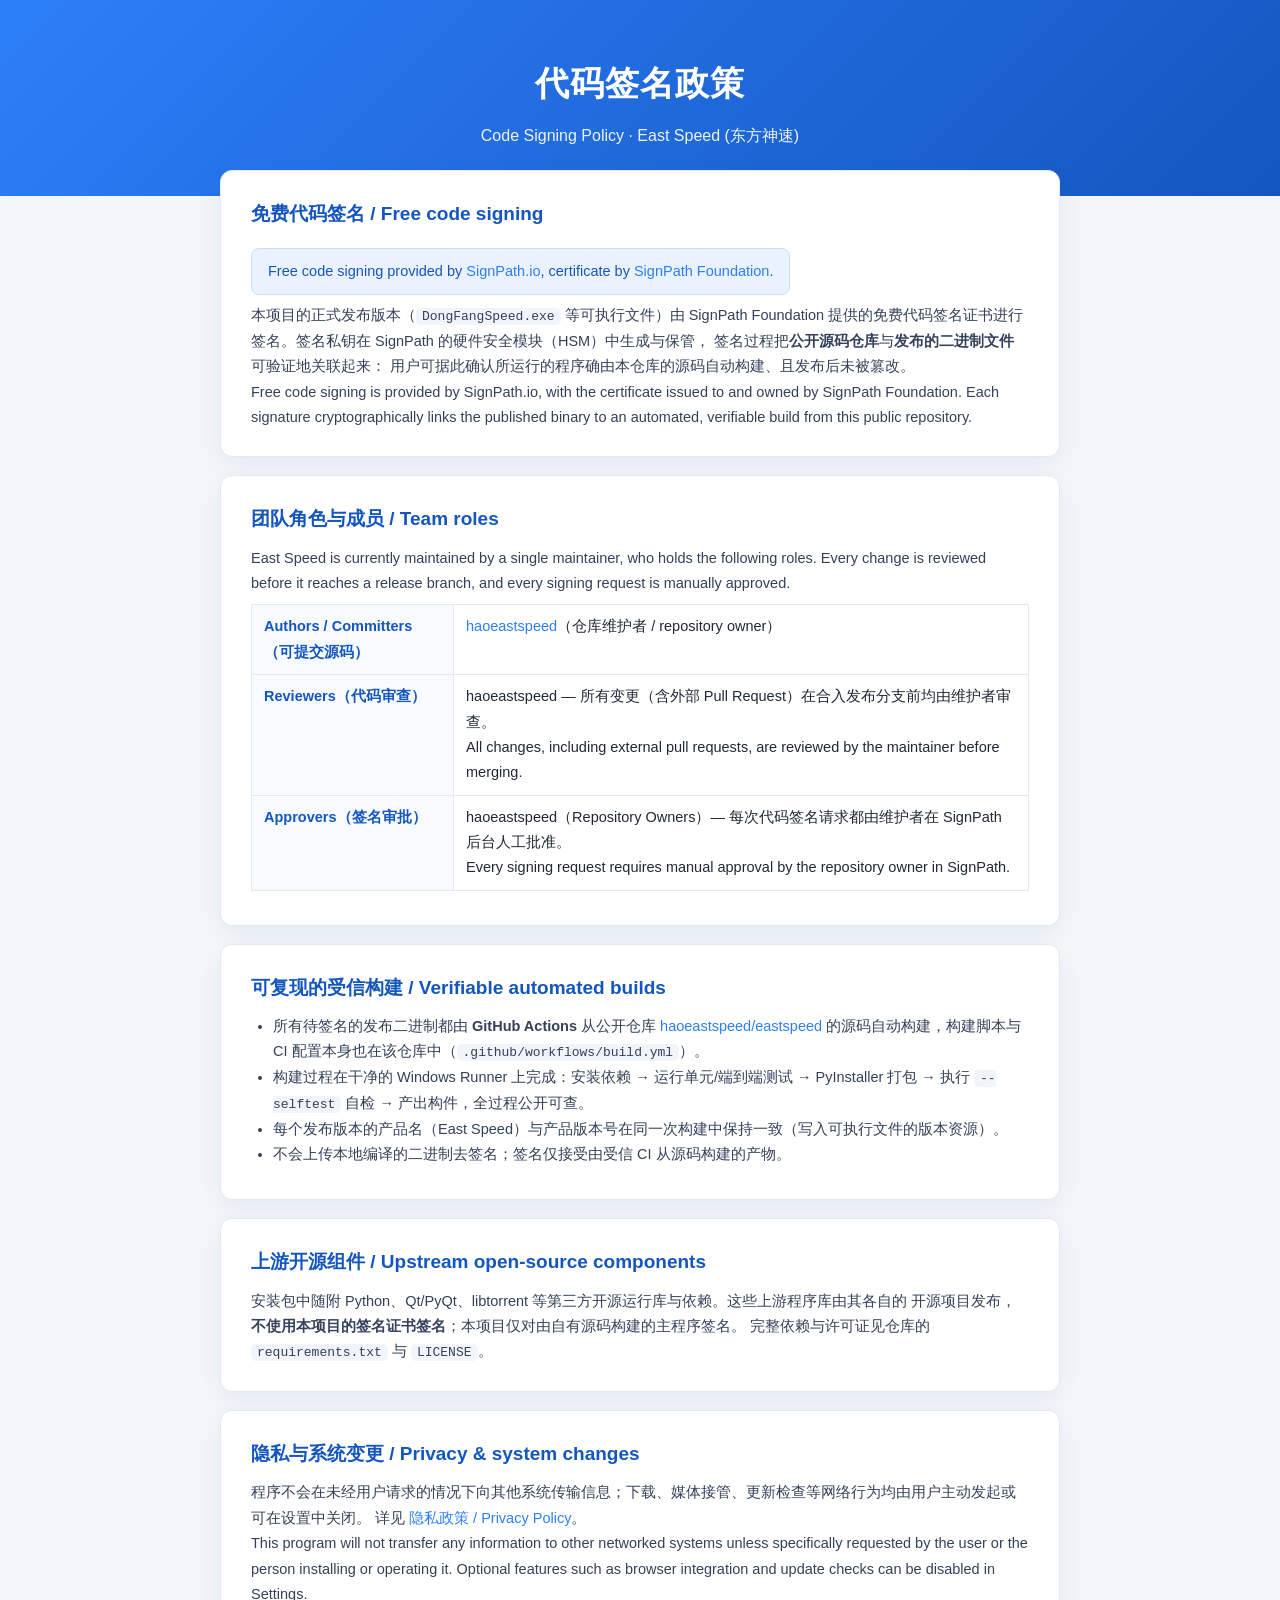
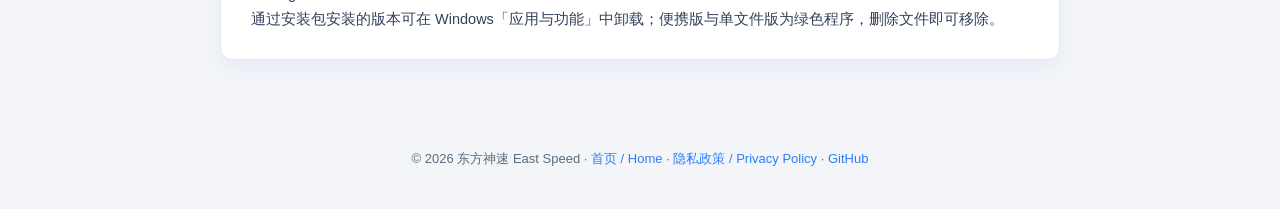
==== code-signing-policy.html @ d8dc0dd0 "docs(site): add Code Signing Policy page required by SignPath Foundation (roles, privacy, verifiable" ====
<!DOCTYPE html>
<html lang="zh-CN">
<head>
<meta charset="UTF-8" />
<meta name="viewport" content="width=device-width, initial-scale=1.0" />
<title>代码签名政策 · Code Signing Policy — East Speed 东方神速</title>
<style>
  :root{--primary:#2D7FF9;--dark:#1456C0;--ink:#1F2937;--muted:#5B6B7F;--line:#E4E9F0;}
  *{box-sizing:border-box;margin:0;padding:0;}
  body{font-family:"Microsoft YaHei","PingFang SC",Segoe UI,Arial,sans-serif;color:var(--ink);background:#F3F5F8;line-height:1.75;}
  .hero{background:linear-gradient(135deg,var(--primary),var(--dark));color:#fff;padding:54px 20px 46px;text-align:center;}
  .hero h1{font-size:34px;margin-bottom:8px;letter-spacing:1px;}
  .hero .en{opacity:.92;font-size:16px;}
  .wrap{max-width:880px;margin:-26px auto 0;padding:0 20px 60px;}
  .card{background:#fff;border:1px solid var(--line);border-radius:12px;padding:26px 30px;box-shadow:0 8px 24px rgba(20,86,192,.06);margin-bottom:18px;}
  h2{color:var(--dark);font-size:19px;margin:22px 0 10px;}
  h2:first-child{margin-top:0;}
  p,li{font-size:14.5px;color:#33415a;}
  ul{margin:6px 0 6px 22px;}
  .badge{display:inline-block;background:#EAF2FF;color:var(--dark);border:1px solid #C9DEFF;border-radius:8px;padding:10px 16px;font-size:14.5px;margin:8px 0;}
  code{background:#F1F4F9;border-radius:5px;padding:1px 6px;font-size:13px;}
  a{color:var(--primary);text-decoration:none;}
  table{border-collapse:collapse;width:100%;margin:8px 0;font-size:14.5px;}
  th,td{border:1px solid var(--line);padding:9px 12px;text-align:left;vertical-align:top;}
  th{background:#F7FAFF;width:26%;color:var(--dark);}
  footer{text-align:center;color:var(--muted);font-size:13px;padding:10px 16px 40px;}
</style>
</head>
<body>
  <header class="hero">
    <h1>代码签名政策</h1>
    <div class="en">Code Signing Policy · East Speed (东方神速)</div>
  </header>

  <div class="wrap">
    <div class="card">
      <h2>免费代码签名 / Free code signing</h2>
      <div class="badge">Free code signing provided by <a href="https://signpath.io/" target="_blank" rel="noopener">SignPath.io</a>, certificate by <a href="https://signpath.org/" target="_blank" rel="noopener">SignPath Foundation</a>.</div>
      <p>本项目的正式发布版本（<code>DongFangSpeed.exe</code> 等可执行文件）由 SignPath Foundation
      提供的免费代码签名证书进行签名。签名私钥在 SignPath 的硬件安全模块（HSM）中生成与保管，
      签名过程把<strong>公开源码仓库</strong>与<strong>发布的二进制文件</strong>可验证地关联起来：
      用户可据此确认所运行的程序确由本仓库的源码自动构建、且发布后未被篡改。</p>
      <p>Free code signing is provided by SignPath.io, with the certificate issued to and owned by
      SignPath Foundation. Each signature cryptographically links the published binary to an
      automated, verifiable build from this public repository.</p>
    </div>

    <div class="card">
      <h2>团队角色与成员 / Team roles</h2>
      <p>East Speed is currently maintained by a single maintainer, who holds the following roles.
      Every change is reviewed before it reaches a release branch, and every signing request is
      manually approved.</p>
      <table>
        <tr><th>Authors / Committers（可提交源码）</th><td><a href="https://github.com/haoeastspeed" target="_blank" rel="noopener">haoeastspeed</a>（仓库维护者 / repository owner）</td></tr>
        <tr><th>Reviewers（代码审查）</th><td>haoeastspeed — 所有变更（含外部 Pull Request）在合入发布分支前均由维护者审查。<br/>All changes, including external pull requests, are reviewed by the maintainer before merging.</td></tr>
        <tr><th>Approvers（签名审批）</th><td>haoeastspeed（Repository Owners）— 每次代码签名请求都由维护者在 SignPath 后台人工批准。<br/>Every signing request requires manual approval by the repository owner in SignPath.</td></tr>
      </table>
    </div>

    <div class="card">
      <h2>可复现的受信构建 / Verifiable automated builds</h2>
      <ul>
        <li>所有待签名的发布二进制都由 <strong>GitHub Actions</strong> 从公开仓库
          <a href="https://github.com/haoeastspeed/eastspeed" target="_blank" rel="noopener">haoeastspeed/eastspeed</a>
          的源码自动构建，构建脚本与 CI 配置本身也在该仓库中（<code>.github/workflows/build.yml</code>）。</li>
        <li>构建过程在干净的 Windows Runner 上完成：安装依赖 → 运行单元/端到端测试 → PyInstaller 打包
          → 执行 <code>--selftest</code> 自检 → 产出构件，全过程公开可查。</li>
        <li>每个发布版本的产品名（East Speed）与产品版本号在同一次构建中保持一致（写入可执行文件的版本资源）。</li>
        <li>不会上传本地编译的二进制去签名；签名仅接受由受信 CI 从源码构建的产物。</li>
      </ul>
    </div>

    <div class="card">
      <h2>上游开源组件 / Upstream open-source components</h2>
      <p>安装包中随附 Python、Qt/PyQt、libtorrent 等第三方开源运行库与依赖。这些上游程序库由其各自的
      开源项目发布，<strong>不使用本项目的签名证书签名</strong>；本项目仅对由自有源码构建的主程序签名。
      完整依赖与许可证见仓库的 <code>requirements.txt</code> 与 <code>LICENSE</code>。</p>
    </div>

    <div class="card">
      <h2>隐私与系统变更 / Privacy &amp; system changes</h2>
      <p>程序不会在未经用户请求的情况下向其他系统传输信息；下载、媒体接管、更新检查等网络行为均由用户主动发起或可在设置中关闭。
      详见 <a href="privacy-policy.html">隐私政策 / Privacy Policy</a>。</p>
      <p>This program will not transfer any information to other networked systems unless specifically
      requested by the user or the person installing or operating it. Optional features such as
      browser integration and update checks can be disabled in Settings.</p>
      <p>通过安装包安装的版本可在 Windows「应用与功能」中卸载；便携版与单文件版为绿色程序，删除文件即可移除。</p>
    </div>
  </div>

  <footer>
    © 2026 东方神速 East Speed ·
    <a href="index.html">首页 / Home</a> ·
    <a href="privacy-policy.html">隐私政策 / Privacy Policy</a> ·
    <a href="https://github.com/haoeastspeed/eastspeed" target="_blank" rel="noopener">GitHub</a>
  </footer>
</body>
</html>
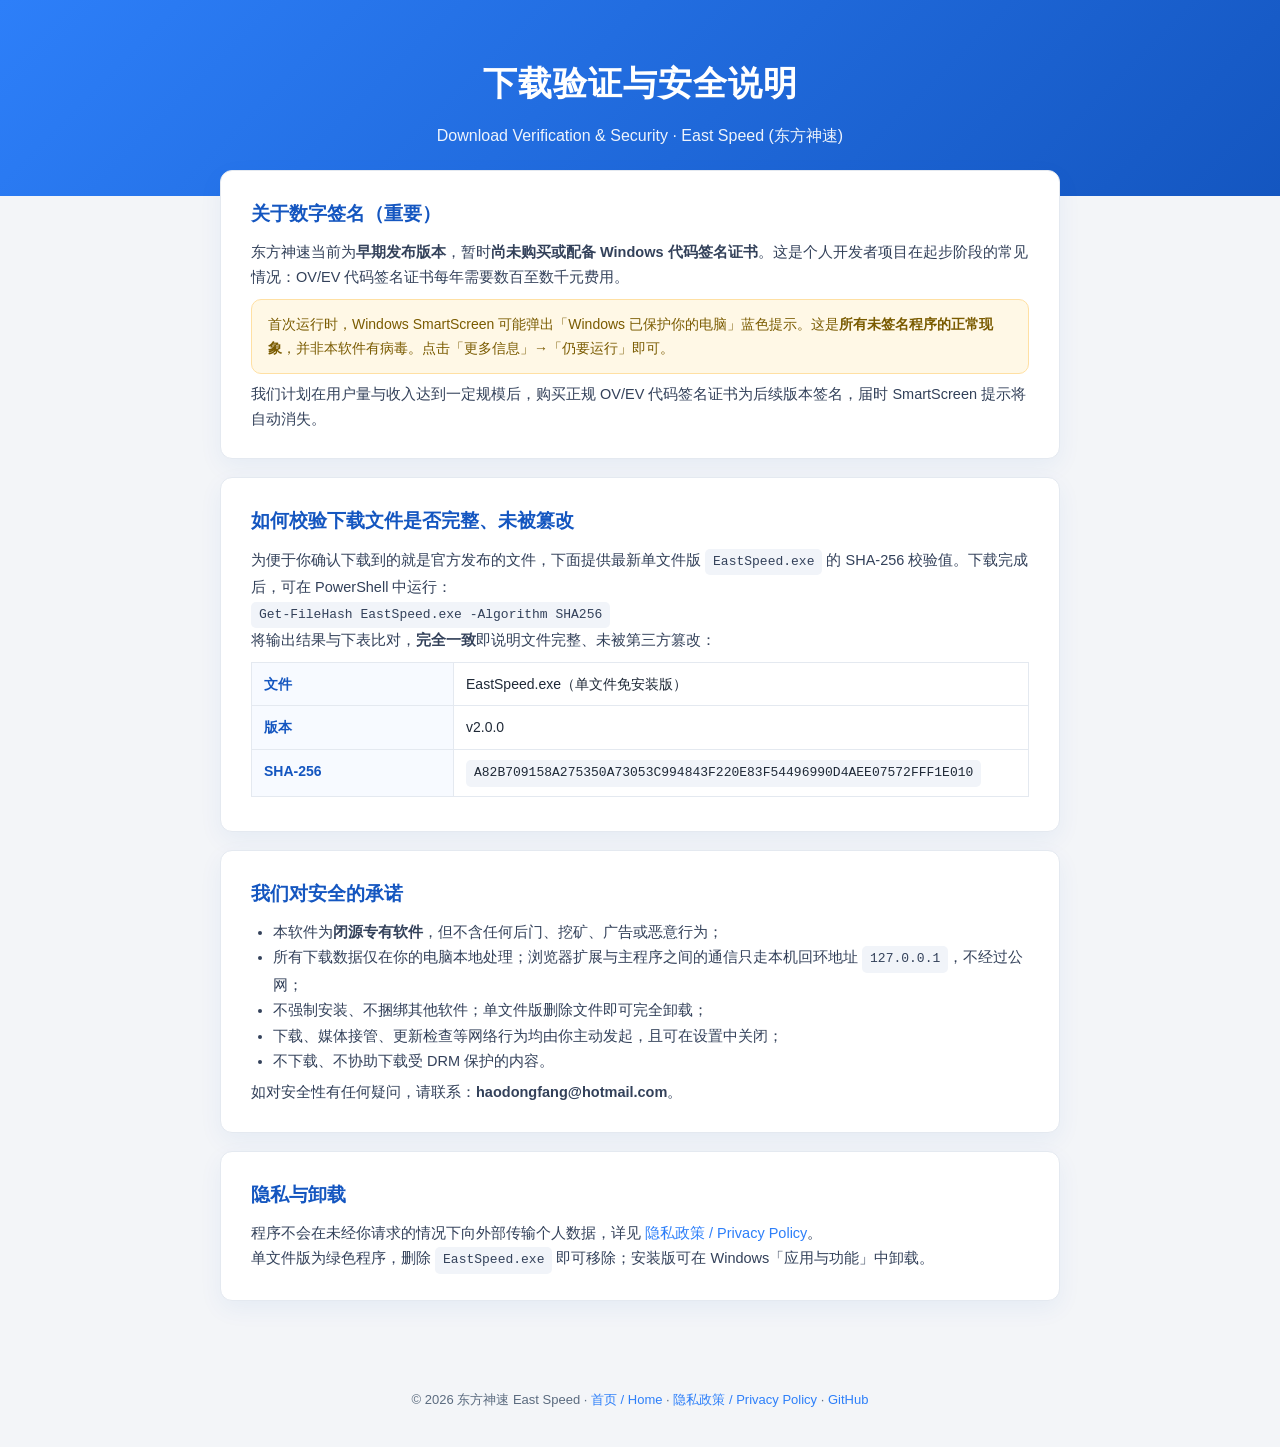
==== commit 8407288c: "site: public download button, honest code-signing/verification page" ====
--- a/code-signing-policy.html
+++ b/code-signing-policy.html
@@ -3,7 +3,7 @@
 <head>
 <meta charset="UTF-8" />
 <meta name="viewport" content="width=device-width, initial-scale=1.0" />
-<title>代码签名政策 · Code Signing Policy — East Speed 东方神速</title>
+<title>下载验证与安全说明 · Download Verification & Security — East Speed 东方神速</title>
 <style>
   :root{--primary:#2D7FF9;--dark:#1456C0;--ink:#1F2937;--muted:#5B6B7F;--line:#E4E9F0;}
   *{box-sizing:border-box;margin:0;padding:0;}
@@ -17,10 +17,10 @@
   h2:first-child{margin-top:0;}
   p,li{font-size:14.5px;color:#33415a;}
   ul{margin:6px 0 6px 22px;}
-  .badge{display:inline-block;background:#EAF2FF;color:var(--dark);border:1px solid #C9DEFF;border-radius:8px;padding:10px 16px;font-size:14.5px;margin:8px 0;}
-  code{background:#F1F4F9;border-radius:5px;padding:1px 6px;font-size:13px;}
+  .note{background:#FFF8E6;border:1px solid #FFE0A3;border-radius:10px;padding:12px 16px;font-size:14px;color:#7A5B00;margin:8px 0;}
+  code{background:#F1F4F9;border-radius:5px;padding:2px 8px;font-size:13px;word-break:break-all;display:inline-block;}
   a{color:var(--primary);text-decoration:none;}
-  table{border-collapse:collapse;width:100%;margin:8px 0;font-size:14.5px;}
+  table{border-collapse:collapse;width:100%;margin:8px 0;font-size:14px;}
   th,td{border:1px solid var(--line);padding:9px 12px;text-align:left;vertical-align:top;}
   th{background:#F7FAFF;width:26%;color:var(--dark);}
   footer{text-align:center;color:var(--muted);font-size:13px;padding:10px 16px 40px;}
@@ -28,63 +28,46 @@
 </head>
 <body>
   <header class="hero">
-    <h1>代码签名政策</h1>
-    <div class="en">Code Signing Policy · East Speed (东方神速)</div>
+    <h1>下载验证与安全说明</h1>
+    <div class="en">Download Verification &amp; Security · East Speed (东方神速)</div>
   </header>
 
   <div class="wrap">
     <div class="card">
-      <h2>免费代码签名 / Free code signing</h2>
-      <div class="badge">Free code signing provided by <a href="https://signpath.io/" target="_blank" rel="noopener">SignPath.io</a>, certificate by <a href="https://signpath.org/" target="_blank" rel="noopener">SignPath Foundation</a>.</div>
-      <p>本项目的正式发布版本（<code>DongFangSpeed.exe</code> 等可执行文件）由 SignPath Foundation
-      提供的免费代码签名证书进行签名。签名私钥在 SignPath 的硬件安全模块（HSM）中生成与保管，
-      签名过程把<strong>公开源码仓库</strong>与<strong>发布的二进制文件</strong>可验证地关联起来：
-      用户可据此确认所运行的程序确由本仓库的源码自动构建、且发布后未被篡改。</p>
-      <p>Free code signing is provided by SignPath.io, with the certificate issued to and owned by
-      SignPath Foundation. Each signature cryptographically links the published binary to an
-      automated, verifiable build from this public repository.</p>
+      <h2>关于数字签名（重要）</h2>
+      <p>东方神速当前为<strong>早期发布版本</strong>，暂时<strong>尚未购买或配备 Windows 代码签名证书</strong>。这是个人开发者项目在起步阶段的常见情况：OV/EV 代码签名证书每年需要数百至数千元费用。</p>
+      <div class="note">首次运行时，Windows SmartScreen 可能弹出「Windows 已保护你的电脑」蓝色提示。这是<strong>所有未签名程序的正常现象</strong>，并非本软件有病毒。点击「更多信息」→「仍要运行」即可。</div>
+      <p>我们计划在用户量与收入达到一定规模后，购买正规 OV/EV 代码签名证书为后续版本签名，届时 SmartScreen 提示将自动消失。</p>
     </div>
 
     <div class="card">
-      <h2>团队角色与成员 / Team roles</h2>
-      <p>East Speed is currently maintained by a single maintainer, who holds the following roles.
-      Every change is reviewed before it reaches a release branch, and every signing request is
-      manually approved.</p>
+      <h2>如何校验下载文件是否完整、未被篡改</h2>
+      <p>为便于你确认下载到的就是官方发布的文件，下面提供最新单文件版 <code>EastSpeed.exe</code> 的 SHA-256 校验值。下载完成后，可在 PowerShell 中运行：</p>
+      <p><code>Get-FileHash EastSpeed.exe -Algorithm SHA256</code></p>
+      <p>将输出结果与下表比对，<strong>完全一致</strong>即说明文件完整、未被第三方篡改：</p>
       <table>
-        <tr><th>Authors / Committers（可提交源码）</th><td><a href="https://github.com/haoeastspeed" target="_blank" rel="noopener">haoeastspeed</a>（仓库维护者 / repository owner）</td></tr>
-        <tr><th>Reviewers（代码审查）</th><td>haoeastspeed — 所有变更（含外部 Pull Request）在合入发布分支前均由维护者审查。<br/>All changes, including external pull requests, are reviewed by the maintainer before merging.</td></tr>
-        <tr><th>Approvers（签名审批）</th><td>haoeastspeed（Repository Owners）— 每次代码签名请求都由维护者在 SignPath 后台人工批准。<br/>Every signing request requires manual approval by the repository owner in SignPath.</td></tr>
+        <tr><th>文件</th><td>EastSpeed.exe（单文件免安装版）</td></tr>
+        <tr><th>版本</th><td>v2.0.0</td></tr>
+        <tr><th>SHA-256</th><td><code>A82B709158A275350A73053C994843F220E83F54496990D4AEE07572FFF1E010</code></td></tr>
       </table>
     </div>
 
     <div class="card">
-      <h2>可复现的受信构建 / Verifiable automated builds</h2>
+      <h2>我们对安全的承诺</h2>
       <ul>
-        <li>所有待签名的发布二进制都由 <strong>GitHub Actions</strong> 从公开仓库
-          <a href="https://github.com/haoeastspeed/eastspeed" target="_blank" rel="noopener">haoeastspeed/eastspeed</a>
-          的源码自动构建，构建脚本与 CI 配置本身也在该仓库中（<code>.github/workflows/build.yml</code>）。</li>
-        <li>构建过程在干净的 Windows Runner 上完成：安装依赖 → 运行单元/端到端测试 → PyInstaller 打包
-          → 执行 <code>--selftest</code> 自检 → 产出构件，全过程公开可查。</li>
-        <li>每个发布版本的产品名（East Speed）与产品版本号在同一次构建中保持一致（写入可执行文件的版本资源）。</li>
-        <li>不会上传本地编译的二进制去签名；签名仅接受由受信 CI 从源码构建的产物。</li>
+        <li>本软件为<strong>闭源专有软件</strong>，但不含任何后门、挖矿、广告或恶意行为；</li>
+        <li>所有下载数据仅在你的电脑本地处理；浏览器扩展与主程序之间的通信只走本机回环地址 <code>127.0.0.1</code>，不经过公网；</li>
+        <li>不强制安装、不捆绑其他软件；单文件版删除文件即可完全卸载；</li>
+        <li>下载、媒体接管、更新检查等网络行为均由你主动发起，且可在设置中关闭；</li>
+        <li>不下载、不协助下载受 DRM 保护的内容。</li>
       </ul>
+      <p>如对安全性有任何疑问，请联系：<strong>haodongfang@hotmail.com</strong>。</p>
     </div>
 
     <div class="card">
-      <h2>上游开源组件 / Upstream open-source components</h2>
-      <p>安装包中随附 Python、Qt/PyQt、libtorrent 等第三方开源运行库与依赖。这些上游程序库由其各自的
-      开源项目发布，<strong>不使用本项目的签名证书签名</strong>；本项目仅对由自有源码构建的主程序签名。
-      完整依赖与许可证见仓库的 <code>requirements.txt</code> 与 <code>LICENSE</code>。</p>
-    </div>
-
-    <div class="card">
-      <h2>隐私与系统变更 / Privacy &amp; system changes</h2>
-      <p>程序不会在未经用户请求的情况下向其他系统传输信息；下载、媒体接管、更新检查等网络行为均由用户主动发起或可在设置中关闭。
-      详见 <a href="privacy-policy.html">隐私政策 / Privacy Policy</a>。</p>
-      <p>This program will not transfer any information to other networked systems unless specifically
-      requested by the user or the person installing or operating it. Optional features such as
-      browser integration and update checks can be disabled in Settings.</p>
-      <p>通过安装包安装的版本可在 Windows「应用与功能」中卸载；便携版与单文件版为绿色程序，删除文件即可移除。</p>
+      <h2>隐私与卸载</h2>
+      <p>程序不会在未经你请求的情况下向外部传输个人数据，详见 <a href="privacy-policy.html">隐私政策 / Privacy Policy</a>。</p>
+      <p>单文件版为绿色程序，删除 <code>EastSpeed.exe</code> 即可移除；安装版可在 Windows「应用与功能」中卸载。</p>
     </div>
   </div>
 
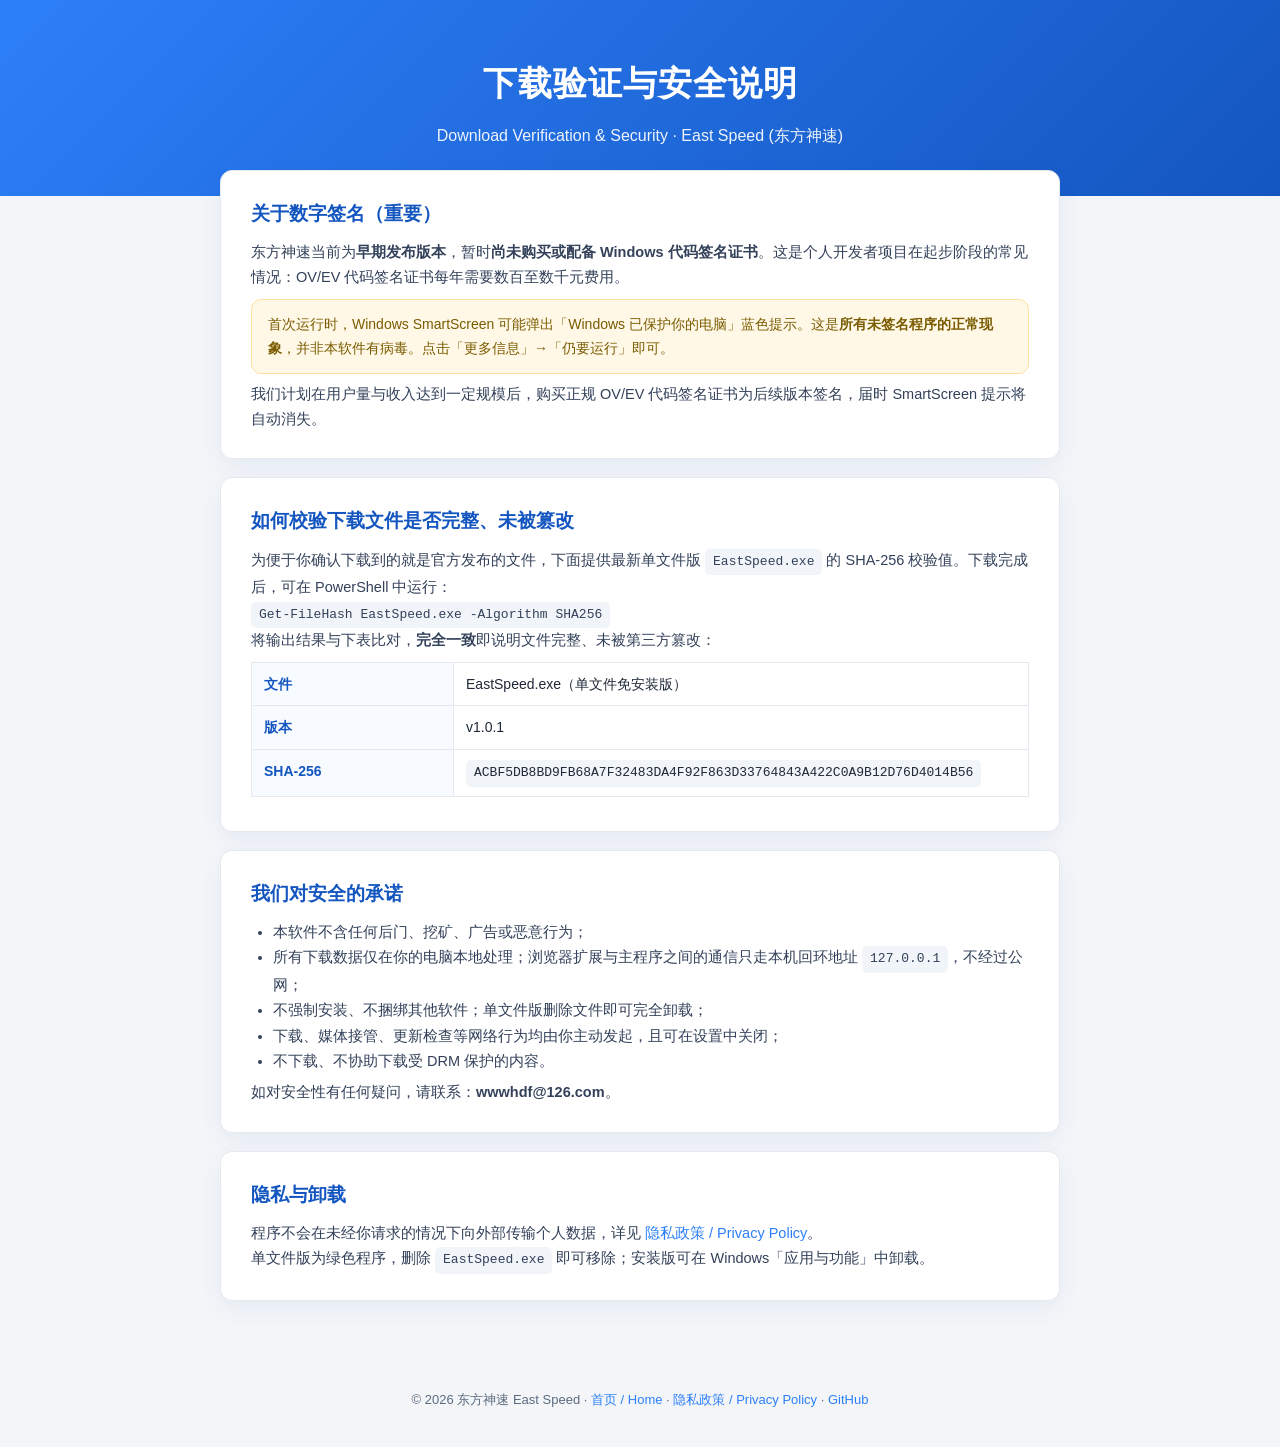
==== commit 7c71266c: "docs(site): ??????/??/????(???? EastSpeed??????v1.0.1/??v2.2.1)" ====
--- a/code-signing-policy.html
+++ b/code-signing-policy.html
@@ -47,21 +47,21 @@
       <p>将输出结果与下表比对，<strong>完全一致</strong>即说明文件完整、未被第三方篡改：</p>
       <table>
         <tr><th>文件</th><td>EastSpeed.exe（单文件免安装版）</td></tr>
-        <tr><th>版本</th><td>v2.0.0</td></tr>
-        <tr><th>SHA-256</th><td><code>A82B709158A275350A73053C994843F220E83F54496990D4AEE07572FFF1E010</code></td></tr>
+        <tr><th>版本</th><td>v1.0.1</td></tr>
+        <tr><th>SHA-256</th><td><code>ACBF5DB8BD9FB68A7F32483DA4F92F863D33764843A422C0A9B12D76D4014B56</code></td></tr>
       </table>
     </div>
 
     <div class="card">
       <h2>我们对安全的承诺</h2>
       <ul>
-        <li>本软件为<strong>闭源专有软件</strong>，但不含任何后门、挖矿、广告或恶意行为；</li>
+        <li>本软件不含任何后门、挖矿、广告或恶意行为；</li>
         <li>所有下载数据仅在你的电脑本地处理；浏览器扩展与主程序之间的通信只走本机回环地址 <code>127.0.0.1</code>，不经过公网；</li>
         <li>不强制安装、不捆绑其他软件；单文件版删除文件即可完全卸载；</li>
         <li>下载、媒体接管、更新检查等网络行为均由你主动发起，且可在设置中关闭；</li>
         <li>不下载、不协助下载受 DRM 保护的内容。</li>
       </ul>
-      <p>如对安全性有任何疑问，请联系：<strong>haodongfang@hotmail.com</strong>。</p>
+      <p>如对安全性有任何疑问，请联系：<strong>wwwhdf@126.com</strong>。</p>
     </div>
 
     <div class="card">
